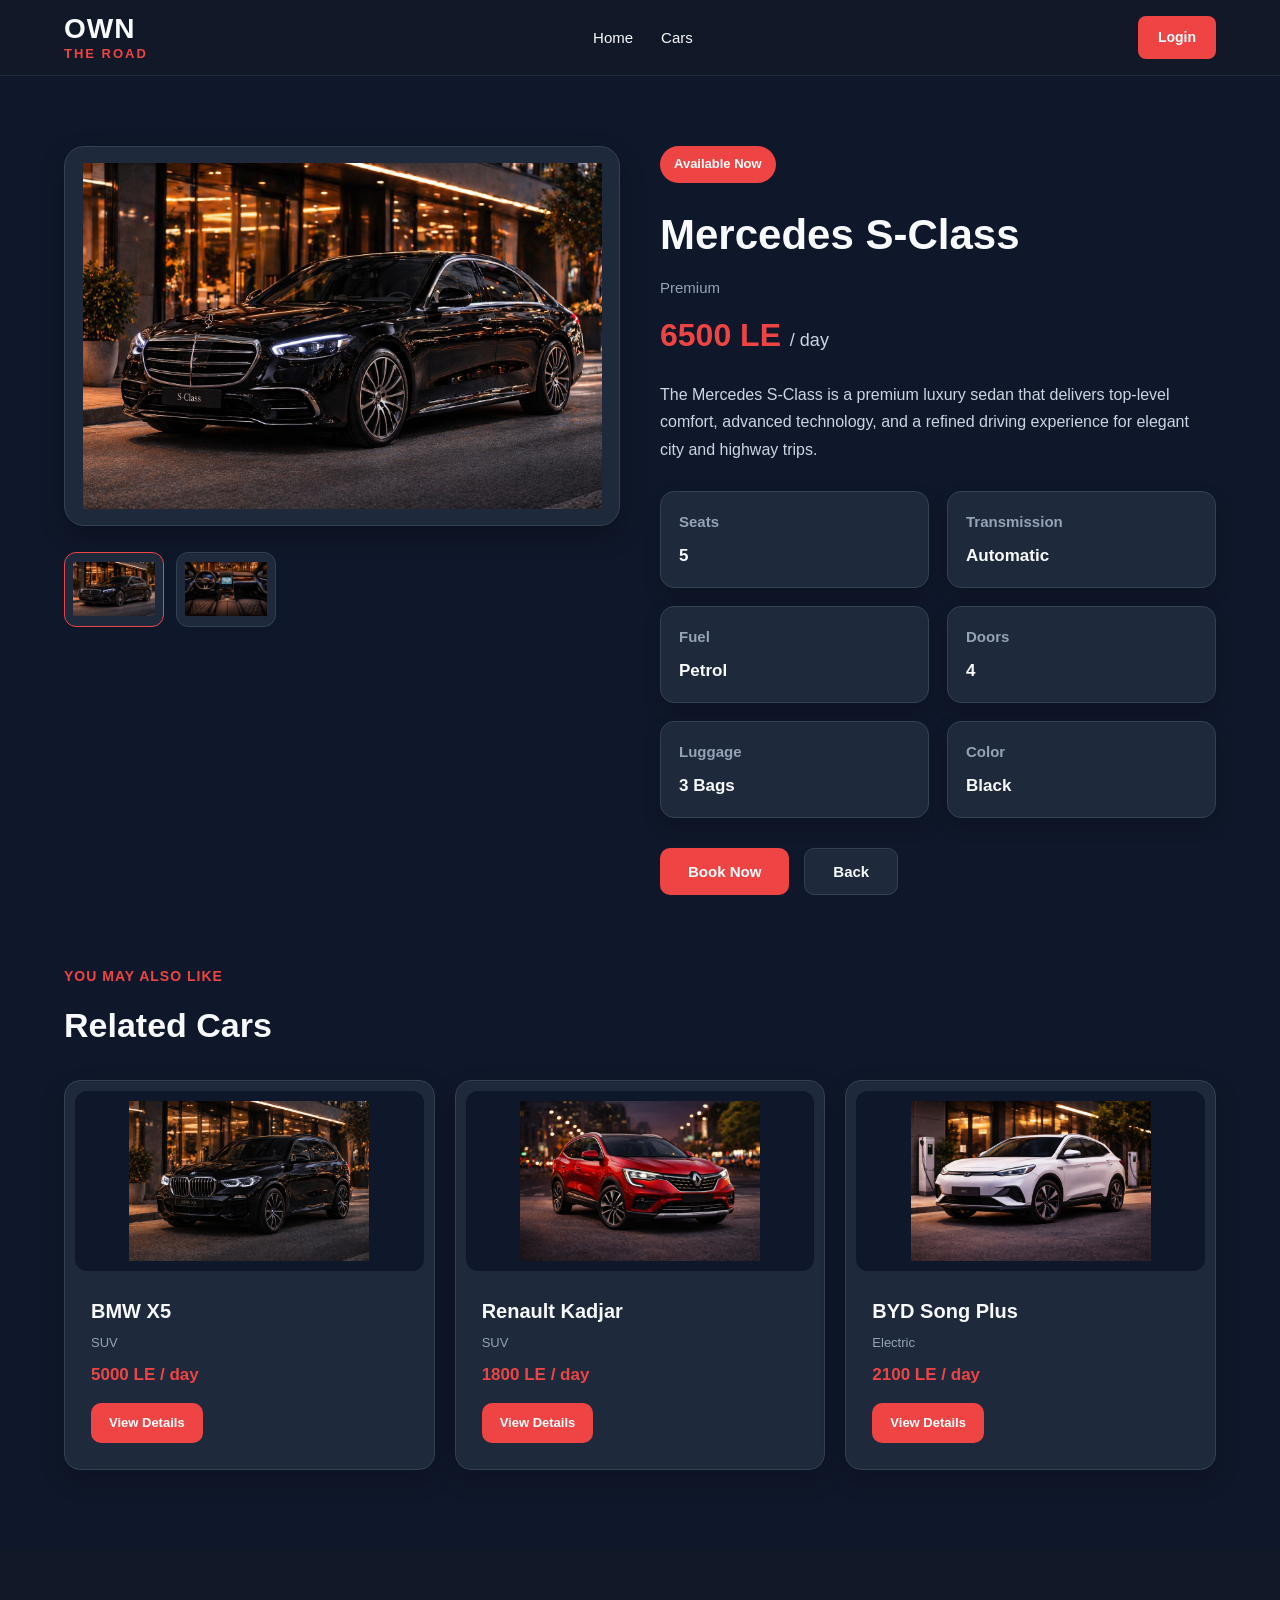
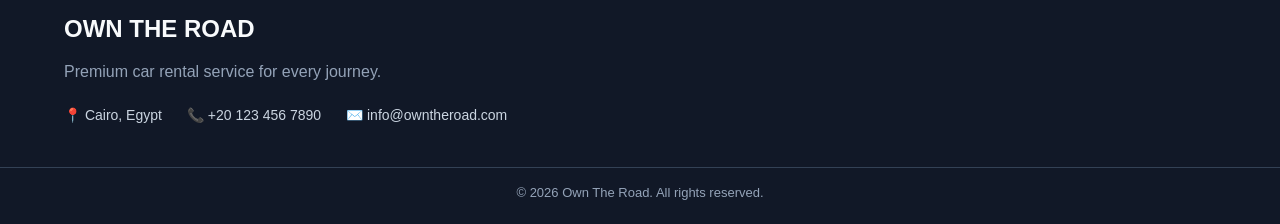
==== carDetails.html @ 0eaa1a65 ""marinaa"" ====
<!DOCTYPE html>
<html lang="en">
<head>
  <meta charset="UTF-8">
  <meta name="viewport" content="width=device-width, initial-scale=1.0">
  <title>Own The Road | Car Details</title>
  <link rel="stylesheet" href="carDetails.css">
</head>
<body>

 <header class="navbar">
    <div class="nav-container">

      <a href="#home" class="logo">
        <span class="logo-own">OWN</span>
        <span class="logo-road">THE ROAD</span>
      </a>
      
      <nav>
        <ul class="nav-links">
          <li><a href="#home">Home</a></li>
          <li><a href="#cars">Cars</a></li>
        </ul>
      </nav>

      <div class="nav-actions">
        <a href="#" class="login-btn">Login</a>
      </div>

    </div>
  </header>

  <main class="car-details-section">
    <div class="car-details-container">

      <section class="car-image-section">
        <img id="carImage" src="" alt="Car Image">

        <div class="image-thumbnails">
          <img class="thumb active-thumb" id="thumb1" src="" alt="Thumbnail 1">
          <img class="thumb" id="thumb2" src="" alt="Thumbnail 2">
          <img class="thumb" id="thumb3" src="" alt="Thumbnail 3">
        </div>
      </section>

      <section class="car-info-section">
        <span class="car-badge">Available Now</span>
        <h1 id="carName">Car Name</h1>
        <p class="car-type" id="carCategory">Category</p>
        <p class="car-price"><span id="carPrice">0</span> LE <span class="per-day">/ day</span></p>

        <p id="carDescription" class="car-description">
          Car description will appear here.
        </p>

        <div class="specs-grid">
          <div class="spec-card">
            <h3>Seats</h3>
            <p id="carSeats">-</p>
          </div>

          <div class="spec-card">
            <h3>Transmission</h3>
            <p id="carTransmission">-</p>
          </div>

          <div class="spec-card">
            <h3>Fuel</h3>
            <p id="carFuel">-</p>
          </div>

          <div class="spec-card">
            <h3>Doors</h3>
            <p id="carDoors">-</p>
          </div>

          <div class="spec-card">
            <h3>Luggage</h3>
            <p id="carLuggage">-</p>
          </div>

          <div class="spec-card">
            <h3>Color</h3>
            <p id="carColor">-</p>
          </div>
        </div>

        <div class="button-group">
          <button id="bookNowBtn" class="primary-btn">Book Now</button>
          <button id="backBtn" class="secondary-btn">Back</button>
        </div>
      </section>

    </div>
  </main>

  <section class="related-section">
    <div class="related-container">
      <div class="related-header">
        <p class="related-tag">You May Also Like</p>
        <h2 class="section-title">Related Cars</h2>
      </div>

      <div class="related-cars-grid" id="relatedCarsGrid"></div>
    </div>
  </section>

  <footer class="footer">
    <div class="footer-container">
      <div class="footer-left">
        <h2 class="footer-logo">OWN THE ROAD</h2>
        <p>Premium car rental service for every journey.</p>
      </div>

      <div class="footer-contact">
        <h4>Contact</h4>
        <p>📍 Cairo, Egypt</p>
        <p>📞 +20 123 456 7890</p>
        <p>✉️ info@owntheroad.com</p>
      </div>
    </div>

    <div class="footer-bottom">
      <p>© 2026 Own The Road. All rights reserved.</p>
    </div>
  </footer>

  <script src="carDetails.js"></script>
</body>
</html>
---- carDetails.css ----
* {
  margin: 0;
  padding: 0;
  box-sizing: border-box;
}

body {
  font-family: Arial, sans-serif;
  background-color: #0B0F1A;
  color: #F8FAFC;
  line-height: 1.6;
}

/* Navbar */
.navbar {
  width: 100%;
  background: #111827;
  border-bottom: 1px solid rgba(255, 255, 255, 0.08);
  position: sticky;
  top: 0;
  z-index: 1000;
}

.nav-container {
  width: 90%;
  max-width: 1200px;
  margin: auto;
  height: 75px;
  display: flex;
  align-items: center;
  justify-content: space-between;
}

/* Logo */
.logo {
  text-decoration: none;
  display: flex;
  flex-direction: column;
  line-height: 1;
}

.logo-own {
  font-size: 28px;
  font-weight: 800;
  color: #F8FAFC;
  letter-spacing: 1px;
  text-transform: uppercase;
}

.logo-road {
  font-size: 13px;
  font-weight: 700;
  color: #EF4444;
  letter-spacing: 2px;
  text-transform: uppercase;
  margin-top: 4px;
}

/* Links */
.nav-links {
  display: flex;
  gap: 28px;
  list-style: none;
}

.nav-links a {
  text-decoration: none;
  color: #F8FAFC;
  font-size: 15px;
  font-weight: 500;
  transition: color 0.3s ease;
}

.nav-links a:hover {
  color: #EF4444;
}

/* Right side */
.nav-actions {
  display: flex;
  align-items: center;
  gap: 15px;
}

.login-btn {
  text-decoration: none;
  background-color: #EF4444;
  color: #FFFFFF;
  padding: 10px 20px;
  border-radius: 8px;
  font-size: 14px;
  font-weight: 600;
  transition: background-color 0.3s ease, transform 0.3s ease;
}

.login-btn:hover {
  background-color: #DC2626;
  transform: translateY(-1px);
}

/* Main details section */
.car-details-section {
  padding: 70px 0;
  background-color: #0F172A;
}

.car-details-container {
  width: 90%;
  max-width: 1200px;
  margin: 0 auto;
  display: flex;
  gap: 40px;
  align-items: flex-start;
  justify-content: center;
  flex-wrap: wrap;
}

/* Image section */
.car-image-section {
  flex: 1 1 460px;
}

.car-image-section #carImage {
  width: 100%;
  height: 380px;
  object-fit: contain;
  background-color: #1E293B;
  border: 1px solid #334155;
  border-radius: 20px;
  padding: 16px;
  box-shadow: 0 10px 25px rgba(0, 0, 0, 0.25);
}

.image-thumbnails {
  display: flex;
  gap: 12px;
  margin-top: 18px;
}

.thumb {
  width: 100px;
  height: 75px;
  object-fit: contain;
  background-color: #1E293B;
  border: 1px solid #334155;
  border-radius: 12px;
  padding: 8px;
  cursor: pointer;
  transition: border-color 0.3s ease, transform 0.3s ease;
}

.thumb:hover {
  border-color: #EF4444;
  transform: translateY(-2px);
}

.active-thumb {
  border-color: #EF4444;
}

/* Info section */
.car-info-section {
  flex: 1 1 460px;
}

.car-badge {
  display: inline-block;
  background-color: #EF4444;
  color: #FFFFFF;
  padding: 8px 14px;
  border-radius: 999px;
  font-size: 13px;
  font-weight: 700;
  margin-bottom: 18px;
}

.car-info-section h1 {
  font-size: 42px;
  font-weight: 800;
  color: #F8FAFC;
  margin-bottom: 8px;
}

.car-type {
  color: #94A3B8;
  font-size: 15px;
  margin-bottom: 10px;
}

.car-price {
  font-size: 32px;
  font-weight: 700;
  color: #EF4444;
  margin-bottom: 20px;
}

.per-day {
  font-size: 18px;
  color: #CBD5E1;
  font-weight: normal;
}

.car-description {
  font-size: 16px;
  color: #CBD5E1;
  margin-bottom: 28px;
  line-height: 1.7;
}

/* Specs */
.specs-grid {
  display: grid;
  grid-template-columns: repeat(2, 1fr);
  gap: 18px;
  margin-bottom: 30px;
}

.spec-card {
  background-color: #1E293B;
  border: 1px solid #334155;
  padding: 18px;
  border-radius: 14px;
  box-shadow: 0 8px 18px rgba(0, 0, 0, 0.18);
}

.spec-card h3 {
  font-size: 15px;
  margin-bottom: 8px;
  color: #94A3B8;
}

.spec-card p {
  font-size: 17px;
  font-weight: 700;
  color: #F8FAFC;
}

/* Buttons */
.button-group {
  display: flex;
  gap: 15px;
  flex-wrap: wrap;
}

.primary-btn,
.secondary-btn {
  padding: 14px 28px;
  border-radius: 10px;
  font-size: 15px;
  font-weight: 700;
  cursor: pointer;
  transition: background-color 0.3s ease, transform 0.3s ease;
}

.primary-btn {
  border: none;
  background-color: #EF4444;
  color: #FFFFFF;
}

.primary-btn:hover {
  background-color: #DC2626;
  transform: translateY(-2px);
}

.secondary-btn {
  background-color: #1E293B;
  color: #F8FAFC;
  border: 1px solid #334155;
}

.secondary-btn:hover {
  background-color: #334155;
}

/* Related cars */
.related-section {
  padding: 0 0 80px;
  background-color: #0F172A;
}

.related-container {
  width: 90%;
  max-width: 1200px;
  margin: 0 auto;
}

.related-header {
  margin-bottom: 28px;
}

.related-tag {
  color: #EF4444;
  font-size: 14px;
  font-weight: 700;
  letter-spacing: 1px;
  text-transform: uppercase;
  margin-bottom: 10px;
}

.section-title {
  font-size: 34px;
  font-weight: 800;
  color: #F8FAFC;
}

.related-cars-grid {
  display: grid;
  grid-template-columns: repeat(3, 1fr);
  gap: 20px;
}

.related-card {
  background-color: #1E293B;
  border: 1px solid #334155;
  border-radius: 16px;
  overflow: hidden;
  padding: 10px;
  box-shadow: 0 10px 25px rgba(0, 0, 0, 0.2);
  transition: transform 0.3s ease, box-shadow 0.3s ease;
}

.related-card:hover {
  transform: translateY(-4px);
  box-shadow: 0 16px 35px rgba(0, 0, 0, 0.25);
}

.related-card img {
  width: 100%;
  height: 180px;
  object-fit: contain;
  background-color: #0F172A;
  padding: 10px;
  border-radius: 12px;
}

.related-card-info {
  padding: 16px;
}

.related-card-info h3 {
  font-size: 20px;
  font-weight: 700;
  color: #F8FAFC;
  margin-bottom: 6px;
}

.related-card-type {
  font-size: 13px;
  color: #94A3B8;
  margin-bottom: 8px;
}

.related-card-price {
  font-size: 17px;
  font-weight: 700;
  color: #EF4444;
  margin-bottom: 14px;
}

.related-btn {
  display: inline-block;
  text-decoration: none;
  background-color: #EF4444;
  color: #FFFFFF;
  padding: 10px 18px;
  border-radius: 10px;
  font-size: 13px;
  font-weight: 700;
  transition: background-color 0.3s ease;
}

.related-btn:hover {
  background-color: #DC2626;
}

/* Footer */
.footer {
  background-color: #111827;
  padding: 60px 0 20px;
}

.footer-container {
  width: 90%;
  max-width: 1200px;
  margin: 0 auto;
  display: flex;
  flex-direction: column;
  align-items: flex-start;
  gap: 20px;
}

.footer-left {
  max-width: 500px;
}

.footer-logo {
  color: #F8FAFC;
  margin-bottom: 10px;
}

.footer-left p {
  color: #94A3B8;
}

.footer-contact {
  display: flex;
  flex-direction: row;
  gap: 25px;
  align-items: center;
  flex-wrap: wrap;
}

.footer-contact h4 {
  display: none;
}

.footer-contact p {
  color: #CBD5E1;
  font-size: 14px;
  margin: 0;
}

.footer-bottom {
  width: 100%;
  text-align: center;
  margin-top: 40px;
  border-top: 1px solid #334155;
  padding-top: 15px;
}

.footer-bottom p {
  color: #94A3B8;
  font-size: 13px;
}

/* Responsive */
@media (max-width: 992px) {
  .related-cars-grid {
    grid-template-columns: repeat(2, 1fr);
  }
}

@media (max-width: 768px) {
  .nav-container {
    height: auto;
    padding: 20px 0;
    flex-direction: column;
    gap: 15px;
  }

  .nav-links {
    flex-wrap: wrap;
    justify-content: center;
    gap: 16px;
  }

  .car-info-section h1 {
    font-size: 32px;
  }

  .car-price {
    font-size: 24px;
  }

  .specs-grid {
    grid-template-columns: 1fr;
  }

  .car-image-section #carImage {
    height: 260px;
  }

  .thumb {
    width: 80px;
    height: 65px;
  }

  .related-cars-grid {
    grid-template-columns: 1fr;
  }
}
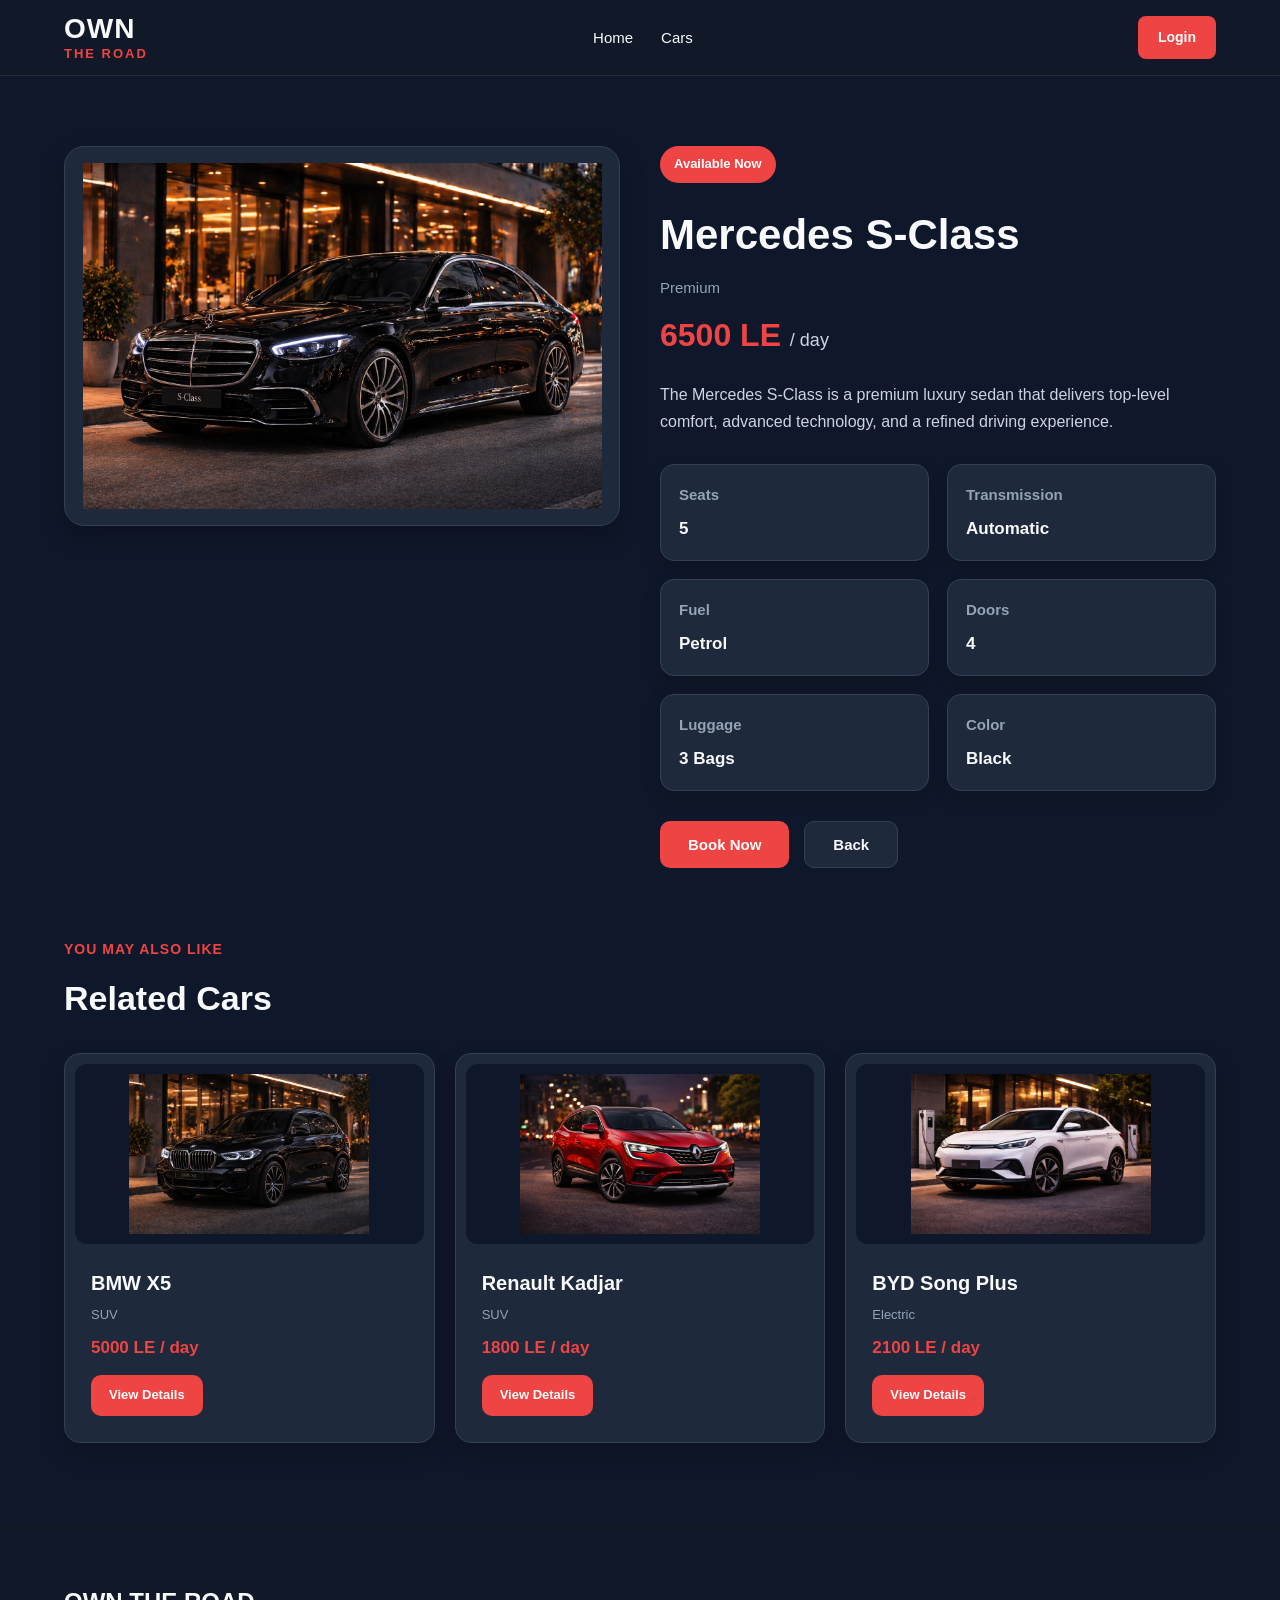
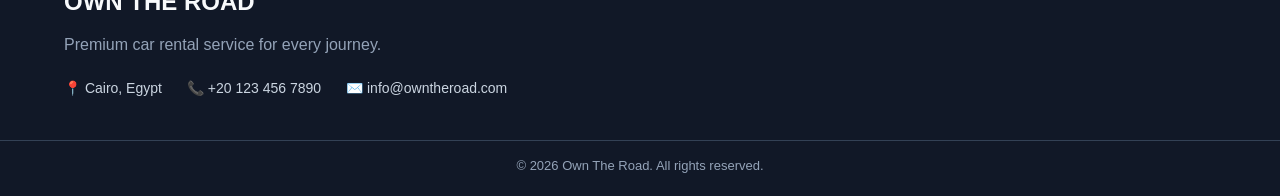
==== commit 3c14156f: ""Last Modification"" ====
--- a/carDetails.html
+++ b/carDetails.html
@@ -35,12 +35,6 @@
 
       <section class="car-image-section">
         <img id="carImage" src="" alt="Car Image">
-
-        <div class="image-thumbnails">
-          <img class="thumb active-thumb" id="thumb1" src="" alt="Thumbnail 1">
-          <img class="thumb" id="thumb2" src="" alt="Thumbnail 2">
-          <img class="thumb" id="thumb3" src="" alt="Thumbnail 3">
-        </div>
       </section>
 
       <section class="car-info-section">
